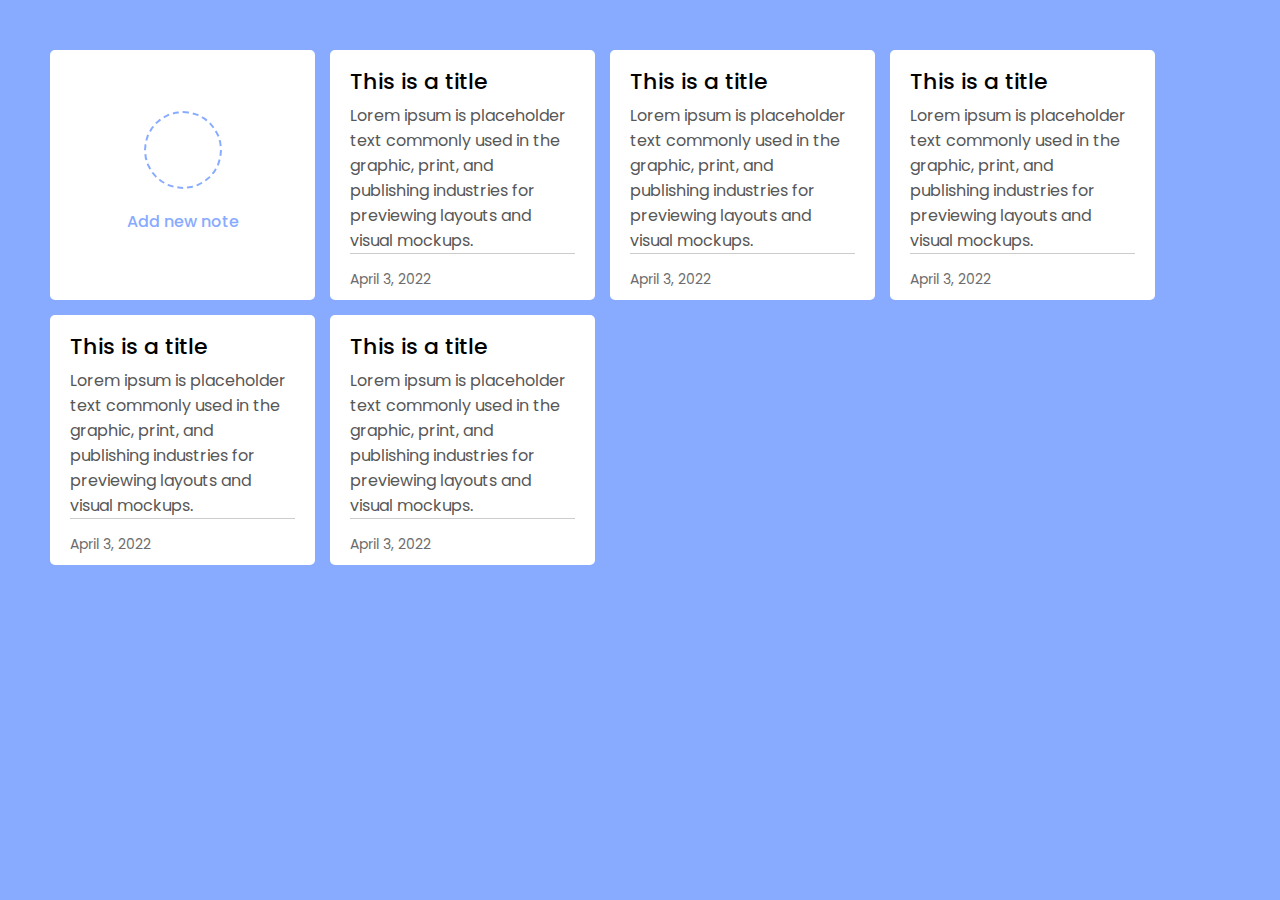
==== Build a Personal Portfolio Webpage/Take Note/index.html @ 39f84afd "first commit add note app" ====
<!DOCTYPE html>
<html lang="en">

<head>
    <meta charset="UTF-8">
    <meta http-equiv="X-UA-Compatible" content="IE=edge">
    <meta name="viewport" content="width=device-width, initial-scale=1.0">
    <title>Take Note</title>
    <link rel="stylesheet" href="https://unicons.iconscout.com/release/v4.0.0/css/line.css">
    <link rel="stylesheet" href="styles.css">
</head>

<body>
    <div class="wrapper">
        <li class="add-box">
            <div class="icon">
                <i class="uil uil-plus"></i>
            </div>
            <p>Add new note</p>
        </li>
        <li class="note">
            <div class="details">
                <p>This is a title</p>
                <span>Lorem ipsum is placeholder text commonly used in the graphic, print, and publishing industries for
                    previewing layouts and visual mockups.
                </span>
            </div>
            <div class="bottom-content">
                <span>April 3, 2022</span>
                <div class="settings">
                    <i class="uil uil-ellipsis-h"></i>
                    <ul class="menu">
                        <li><i class="uil uil-pen"></i>Edit</li>
                        <li><i class="uil uil-trash"></i>Delete</li>
                    </ul>
                </div>
            </div>
        </li>
        <li class="note">
            <div class="details">
                <p>This is a title</p>
                <span>Lorem ipsum is placeholder text commonly used in the graphic, print, and publishing industries for
                    previewing layouts and visual mockups.
                </span>
            </div>
            <div class="bottom-content">
                <span>April 3, 2022</span>
                <div class="settings">
                    <i class="uil uil-ellipsis-h"></i>
                </div>
            </div>
        </li>
        <li class="note">
            <div class="details">
                <p>This is a title</p>
                <span>Lorem ipsum is placeholder text commonly used in the graphic, print, and publishing industries for
                    previewing layouts and visual mockups.
                </span>
            </div>
            <div class="bottom-content">
                <span>April 3, 2022</span>
                <div class="settings">
                    <i class="uil uil-ellipsis-h"></i>
                </div>
            </div>
        </li>
        <li class="note">
            <div class="details">
                <p>This is a title</p>
                <span>Lorem ipsum is placeholder text commonly used in the graphic, print, and publishing industries for
                    previewing layouts and visual mockups.
                </span>
            </div>
            <div class="bottom-content">
                <span>April 3, 2022</span>
                <div class="settings">
                    <i class="uil uil-ellipsis-h"></i>
                </div>
            </div>
        </li>
        <li class="note">
            <div class="details">
                <p>This is a title</p>
                <span>Lorem ipsum is placeholder text commonly used in the graphic, print, and publishing industries for
                    previewing layouts and visual mockups.
                </span>
            </div>
            <div class="bottom-content">
                <span>April 3, 2022</span>
                <div class="settings">
                    <i class="uil uil-ellipsis-h"></i>
                </div>
            </div>
        </li>
    </div>
</body>

</html>
---- Build a Personal Portfolio Webpage/Take Note/styles.css ----
@import url("https://fonts.googleapis.com/css2?family=Poppins:wght@400;500;600;700&display=swap");

* {
  margin: 0;
  padding: 0;
  box-sizing: border-box;
  font-family: "Poppins", sans-serif;
}
body {
  background: #88abff;
}

.wrapper {
  margin: 50px;
  display: grid;
  gap: 15px;
  grid-template-columns: repeat(auto-fill, 265px);
}

.wrapper li {
  height: 250px;
  list-style: none;
  background: #fff;
  border-radius: 5px;
  padding: 15px 20px 20px;
}

.add-box,
.icon,
.bottom-content,
.settings .menu li {
  display: flex;
  align-items: center;
  justify-content: space-between;
}

.add-box {
  flex-direction: column;
  justify-content: center;
  cursor: pointer;
}

.add-box .icon {
  height: 78px;
  width: 78px;
  color: #88abff;
  font-size: 40px;
  border-radius: 50%;
  justify-content: center;
  border: 2px dashed #88abff;
}

.add-box p {
  color: #88abff;
  font-weight: 500;
  margin-top: 20px;
}

.wrapper .note {
  display: flex;
  flex-direction: column;
  justify-content: space-between;
}

.note p {
  font-size: 22px;
  font-weight: 500;
}

.note span {
  display: block;
  margin-top: 5px;
  color: #575757;
  font-size: 16px;
}

.note .bottom-content {
  padding-top: 10px;
  border-top: 1px solid #ccc;
}

.bottom-content span {
  color: #6d6d6d;
  font-size: 14px;
}

.bottom-content .settings i {
  color: #6d6d6d;
  font-size: 15px;
  cursor: pointer;
}

.settings {
  position: relative;
}

.settings .menu {
  position: absolute;
  bottom: 0;
  right: -5px;
  padding: 5px 0;
  background: #fff;
  border-radius: 4px;
  transform: scale(0);
  transform-origin: bottom right;
  box-shadow: 0 0 6px rgba(0, 0, 0, 0.15);
  transition: transform 0.2s ease;
}

.settings:hover .menu {
  transform: scale(1);
}

.settings .menu li {
  height: 25px;
  font-size: 16px;
  cursor: pointer;
  border-radius: 0;
  padding: 17px 15px;
  justify-content: flex-start;
}
.menu li:hover {
  background: #f5f5f5;
}
.menu li i {
  padding-right: 8px;
}
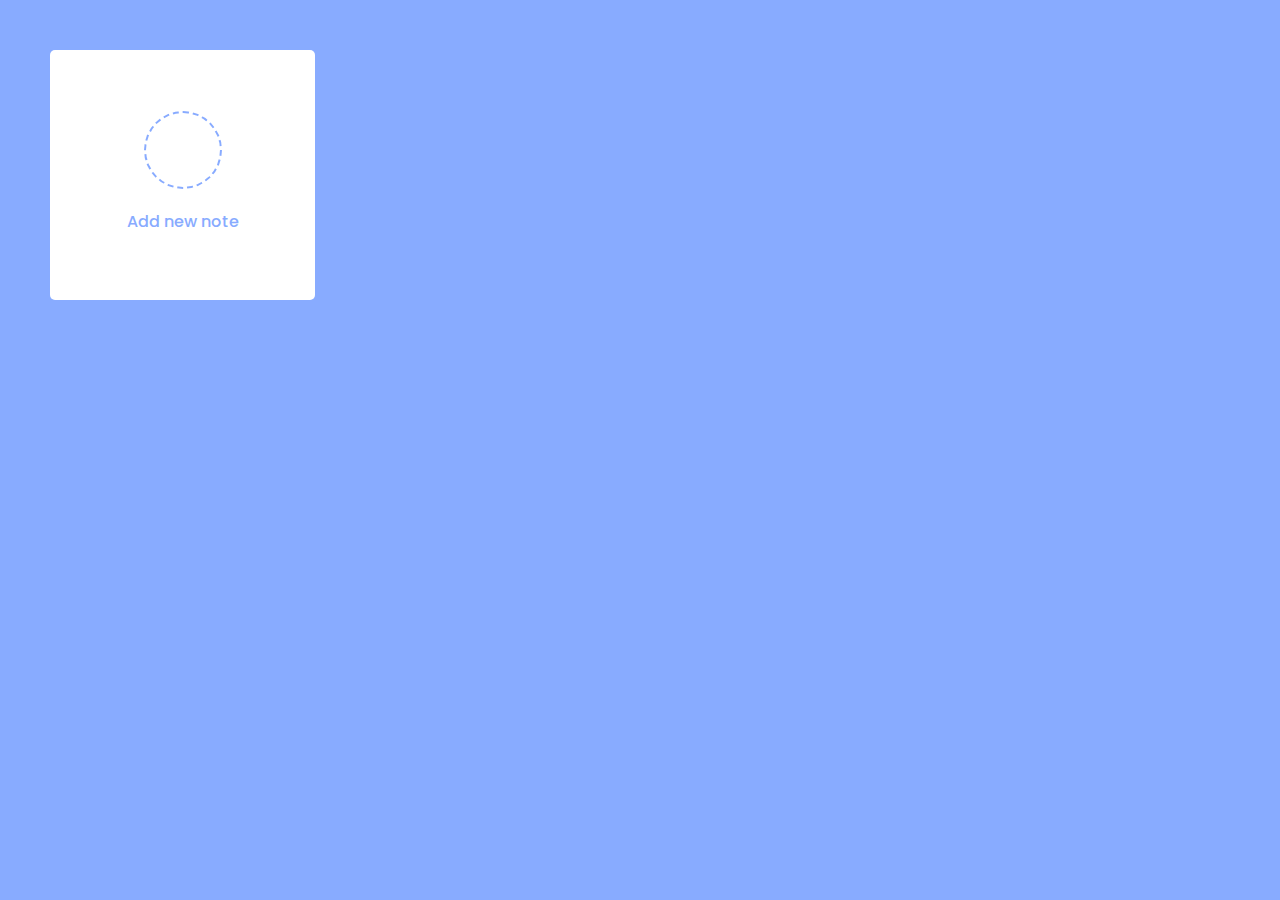
==== commit b8feefd3: "done showing all notes from local storage" ====
--- a/Build a Personal Portfolio Webpage/Take Note/index.html
+++ b/Build a Personal Portfolio Webpage/Take Note/index.html
@@ -11,6 +11,27 @@
 </head>
 
 <body>
+    <div class="popup-box">
+        <div class="popup">
+            <div class="content">
+                <header>
+                    <p>Add a new Note</p>
+                    <i class="uil uil-times"></i>
+                </header>
+                <form action="#">
+                    <div class="row title">
+                        <label>Title</label>
+                        <input type="text">
+                    </div>
+                    <div class="row desciption">
+                        <label>Description</label>
+                        <textarea></textarea>
+                    </div>
+                    <button>Add Note</button>
+                </form>
+            </div>
+        </div>
+    </div>
     <div class="wrapper">
         <li class="add-box">
             <div class="icon">
@@ -18,81 +39,9 @@
             </div>
             <p>Add new note</p>
         </li>
-        <li class="note">
-            <div class="details">
-                <p>This is a title</p>
-                <span>Lorem ipsum is placeholder text commonly used in the graphic, print, and publishing industries for
-                    previewing layouts and visual mockups.
-                </span>
-            </div>
-            <div class="bottom-content">
-                <span>April 3, 2022</span>
-                <div class="settings">
-                    <i class="uil uil-ellipsis-h"></i>
-                    <ul class="menu">
-                        <li><i class="uil uil-pen"></i>Edit</li>
-                        <li><i class="uil uil-trash"></i>Delete</li>
-                    </ul>
-                </div>
-            </div>
-        </li>
-        <li class="note">
-            <div class="details">
-                <p>This is a title</p>
-                <span>Lorem ipsum is placeholder text commonly used in the graphic, print, and publishing industries for
-                    previewing layouts and visual mockups.
-                </span>
-            </div>
-            <div class="bottom-content">
-                <span>April 3, 2022</span>
-                <div class="settings">
-                    <i class="uil uil-ellipsis-h"></i>
-                </div>
-            </div>
-        </li>
-        <li class="note">
-            <div class="details">
-                <p>This is a title</p>
-                <span>Lorem ipsum is placeholder text commonly used in the graphic, print, and publishing industries for
-                    previewing layouts and visual mockups.
-                </span>
-            </div>
-            <div class="bottom-content">
-                <span>April 3, 2022</span>
-                <div class="settings">
-                    <i class="uil uil-ellipsis-h"></i>
-                </div>
-            </div>
-        </li>
-        <li class="note">
-            <div class="details">
-                <p>This is a title</p>
-                <span>Lorem ipsum is placeholder text commonly used in the graphic, print, and publishing industries for
-                    previewing layouts and visual mockups.
-                </span>
-            </div>
-            <div class="bottom-content">
-                <span>April 3, 2022</span>
-                <div class="settings">
-                    <i class="uil uil-ellipsis-h"></i>
-                </div>
-            </div>
-        </li>
-        <li class="note">
-            <div class="details">
-                <p>This is a title</p>
-                <span>Lorem ipsum is placeholder text commonly used in the graphic, print, and publishing industries for
-                    previewing layouts and visual mockups.
-                </span>
-            </div>
-            <div class="bottom-content">
-                <span>April 3, 2022</span>
-                <div class="settings">
-                    <i class="uil uil-ellipsis-h"></i>
-                </div>
-            </div>
-        </li>
     </div>
+
+    <script src="script.js"></script>
 </body>
 
 </html>--- a/Build a Personal Portfolio Webpage/Take Note/styles.css
+++ b/Build a Personal Portfolio Webpage/Take Note/styles.css
@@ -28,7 +28,9 @@
 .add-box,
 .icon,
 .bottom-content,
-.settings .menu li {
+.settings .menu li,
+.popup,
+header {
   display: flex;
   align-items: center;
   justify-content: space-between;
@@ -125,3 +127,100 @@
 .menu li i {
   padding-right: 8px;
 }
+
+.popup-box {
+  position: fixed;
+  top: 0;
+  left: 0;
+  height: 100%;
+  width: 100%;
+  z-index: 2;
+  background: rgba(0, 0, 0, 0.4);
+}
+
+.popup-box .popup {
+  position: absolute;
+  top: 50%;
+  left: 50%;
+  z-index: 3;
+  max-width: 400px;
+  width: 100%;
+  justify-content: center;
+  transform: translate(-50%, -50%);
+}
+
+.popup-box,
+.popup-box .popup {
+  opacity: 0;
+  pointer-events: none;
+  transition: all 0.25s ease;
+}
+.popup-box.show,
+.popup-box.show .popup {
+  opacity: 1;
+  pointer-events: auto;
+}
+
+.popup .content {
+  width: calc(100% -15px);
+  background: #fff;
+  border-radius: 5px;
+}
+
+.popup .content header {
+  padding: 15px 25px;
+  border-bottom: 1px solid #ccc;
+}
+
+.content header p {
+  font-size: 20px;
+  font-weight: 500;
+}
+
+.content header i {
+  color: #8b8989;
+  cursor: pointer;
+  font-size: 23px;
+}
+
+.content form {
+  margin: 15px 25px 35px;
+}
+
+.content form .row {
+  margin-bottom: 20px;
+}
+
+form .row label {
+  display: block;
+  font-size: 18px;
+  margin-bottom: 6px;
+}
+
+.content form :where(input, textarea) {
+  width: 100%;
+  height: 50px;
+  outline: none;
+  font-size: 17px;
+  padding: 0 15px;
+  border-radius: 4px;
+  border: 1px solid #999;
+}
+
+.content form textarea {
+  height: 150px;
+  resize: none;
+  padding: 8px 15px;
+}
+
+.content form button {
+  width: 100%;
+  height: 50px;
+  border: none;
+  outline: none;
+  color: #fff;
+  cursor: pointer;
+  font-size: 17px;
+  border-radius: 4px;
+  background: #6a93f8;
+}
